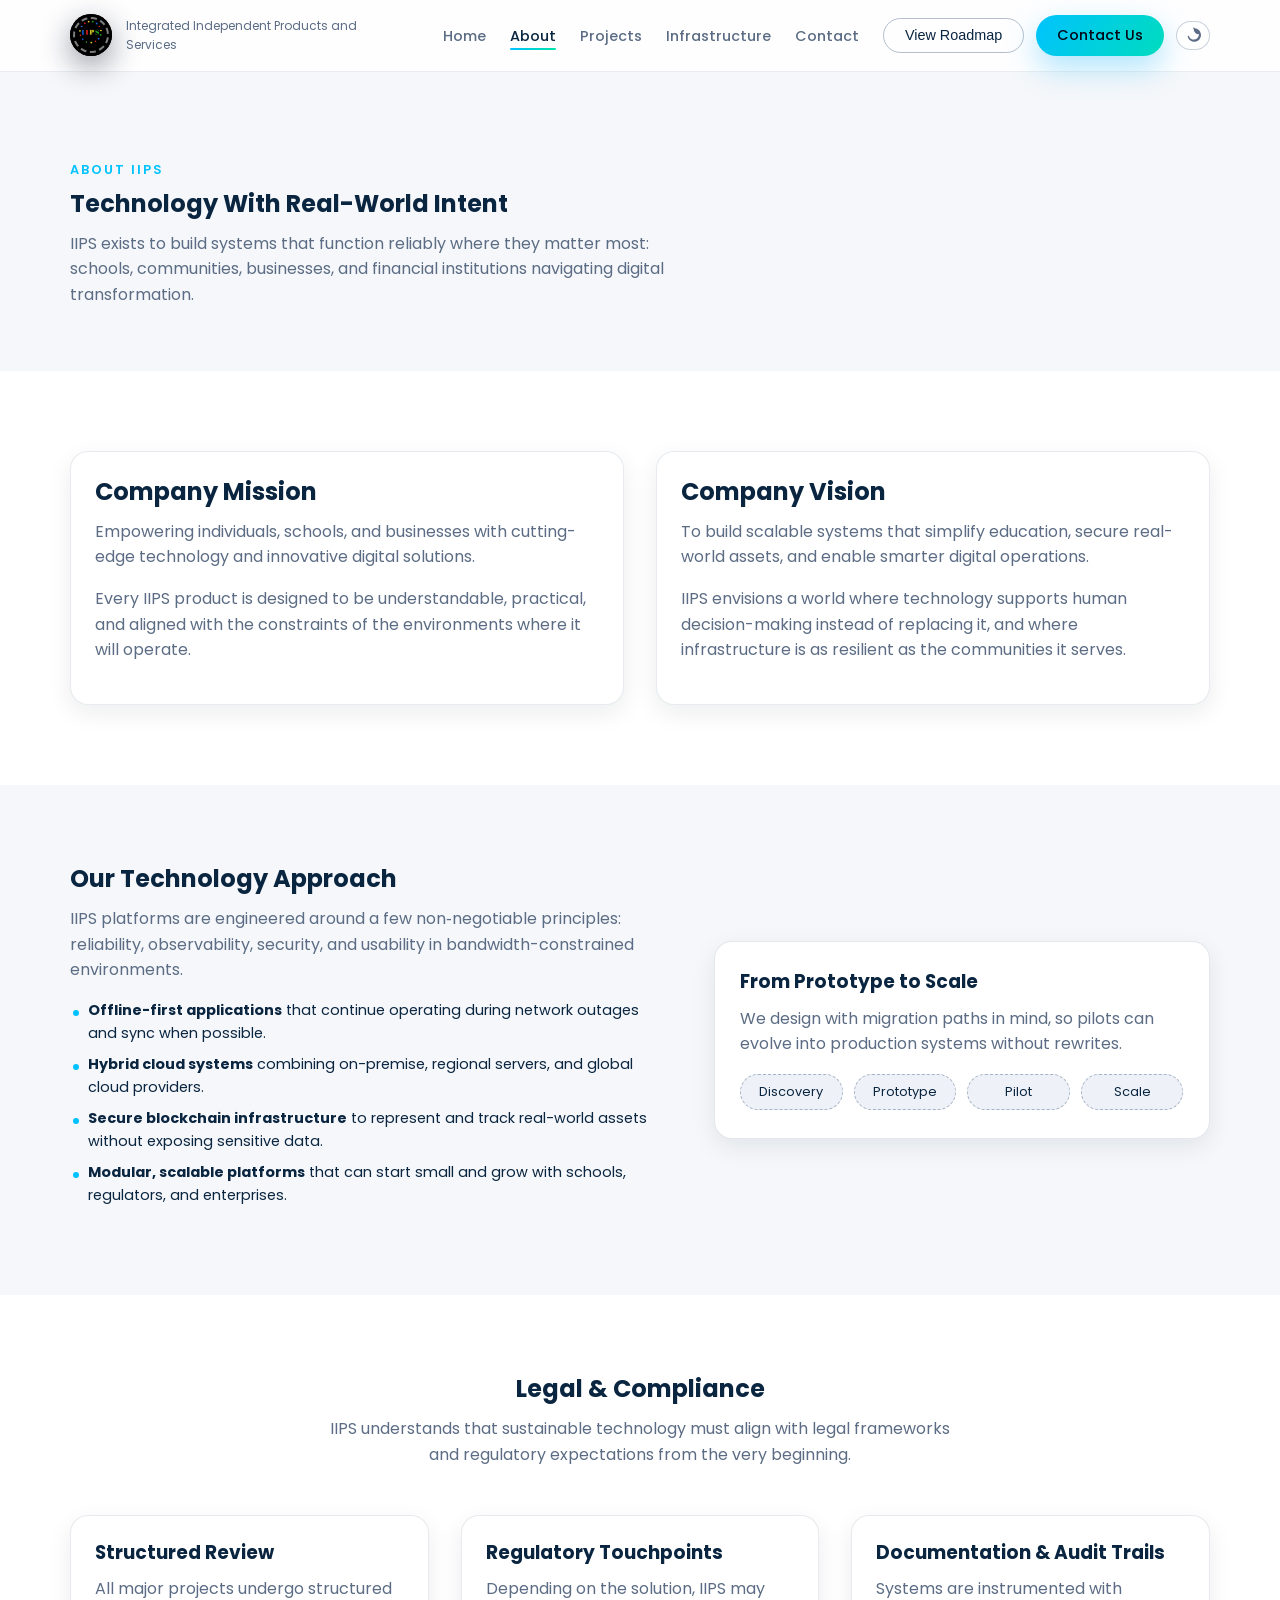
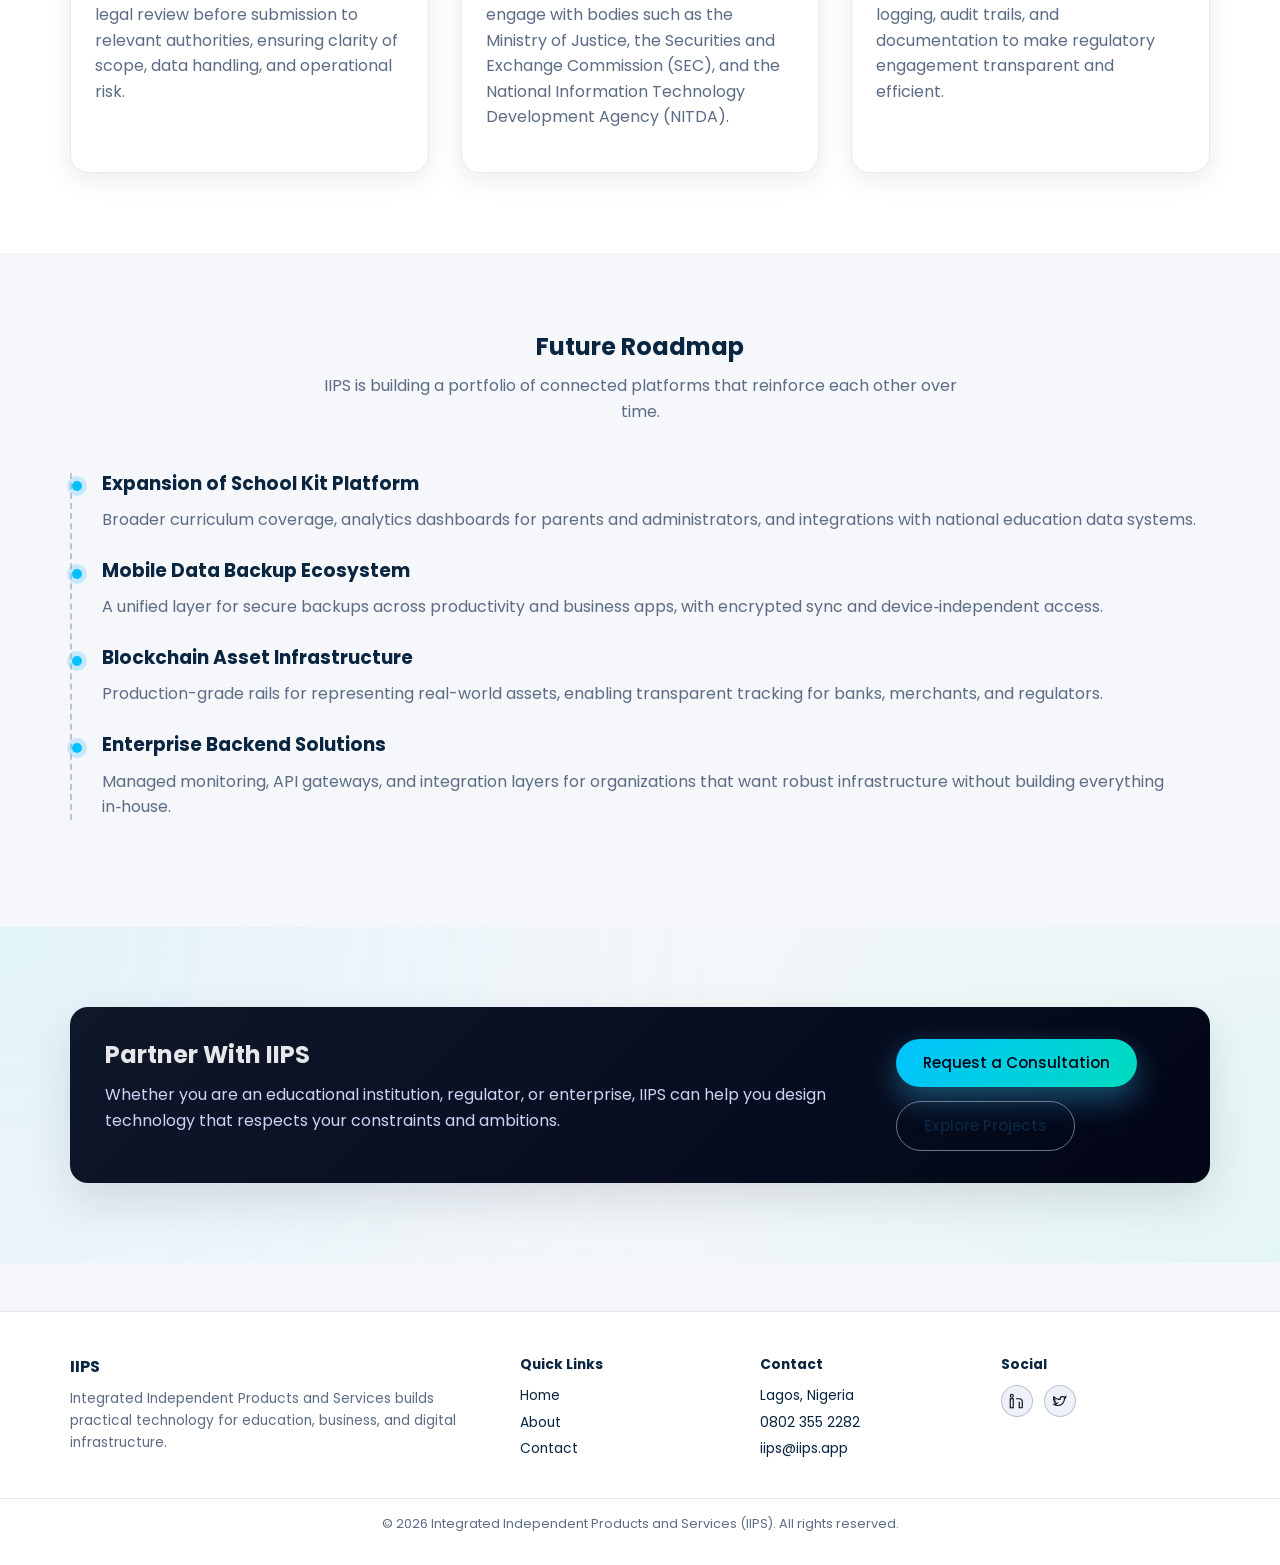
==== about.html @ 9969c52b "Initial IIPS website" ====
<!DOCTYPE html>
<html lang="en">
<head>
  <meta charset="UTF-8">
  <meta http-equiv="X-UA-Compatible" content="IE=edge">
  <meta name="viewport" content="width=device-width, initial-scale=1.0">
  <title>About IIPS | Integrated Independent Products and Services</title>
  <meta name="description" content="Learn more about the mission, vision, technology approach, and roadmap of Integrated Independent Products and Services (IIPS).">
  <link rel="preconnect" href="https://fonts.googleapis.com">
  <link rel="preconnect" href="https://fonts.gstatic.com" crossorigin>
  <link href="https://fonts.googleapis.com/css2?family=Poppins:wght@300;400;500;600;700&display=swap" rel="stylesheet">
  <link rel="stylesheet" href="css/style.css">
  <link rel="stylesheet" href="css/responsive.css">
</head>
<body data-page="about">
  <div id="page-loader">
    <div class="loader-orbit">
      <span></span><span></span><span></span><span></span>
    </div>
    <p class="loader-text">Loading IIPS Overview...</p>
  </div>

  <header class="site-header">
    <div class="container header-container">
      <a href="index.html" class="brand">
        <div class="brand-logo">
          <span class="brand-orbit"></span>
          <img src="assets/iips-logo.png" alt="IIPS logo">
        </div>
        <span class="brand-subtitle">Integrated Independent Products and Services</span>
      </a>

      <button class="nav-toggle" aria-label="Toggle navigation" aria-expanded="false">
        <span></span>
        <span></span>
      </button>

      <nav class="main-nav">
        <ul class="nav-links">
          <li><a href="index.html" class="nav-link">Home</a></li>
          <li><a href="about.html" class="nav-link is-active">About</a></li>
          <li><a href="index.html#projects" class="nav-link">Projects</a></li>
          <li><a href="index.html#infrastructure" class="nav-link">Infrastructure</a></li>
          <li><a href="contact.html" class="nav-link">Contact</a></li>
        </ul>
        <div class="nav-actions">
          <button class="btn btn-outline" data-scroll-target="#roadmap">View Roadmap</button>
          <a href="contact.html" class="btn">Contact Us</a>
          <button class="theme-toggle" aria-label="Toggle light and dark mode">
            <svg viewBox="0 0 24 24" aria-hidden="true">
              <path d="M12 3.1a1 1 0 0 1 .9.58A7 7 0 0 0 20 11a7 7 0 0 1-7 7 7 7 0 0 1-6.32-4.1A1 1 0 0 0 6 13a1 1 0 0 0-1.1.9 9 9 0 1 0 9.2-10.8A1 1 0 0 0 12 3.1Z" />
            </svg>
          </button>
        </div>
      </nav>
    </div>
  </header>

  <main>
    <section class="section page-hero">
      <div class="container">
        <p class="eyebrow">About IIPS</p>
        <h1>Technology With Real-World Intent</h1>
        <p class="page-hero-text">
          IIPS exists to build systems that function reliably where they matter most: schools, communities, businesses,
          and financial institutions navigating digital transformation.
        </p>
      </div>
    </section>

    <section class="section section-alt">
      <div class="container grid grid-2">
        <article class="card reveal">
          <h2>Company Mission</h2>
          <p>
            Empowering individuals, schools, and businesses with cutting-edge technology and innovative digital solutions.
          </p>
          <p>
            Every IIPS product is designed to be understandable, practical, and aligned with the constraints of the
            environments where it will operate.
          </p>
        </article>

        <article class="card reveal">
          <h2>Company Vision</h2>
          <p>
            To build scalable systems that simplify education, secure real-world assets, and enable smarter digital operations.
          </p>
          <p>
            IIPS envisions a world where technology supports human decision-making instead of replacing it, and where
            infrastructure is as resilient as the communities it serves.
          </p>
        </article>
      </div>
    </section>

    <section class="section">
      <div class="container split">
        <div class="split-text reveal">
          <h2>Our Technology Approach</h2>
          <p>
            IIPS platforms are engineered around a few non‑negotiable principles: reliability, observability, security,
            and usability in bandwidth-constrained environments.
          </p>
          <ul class="bullet-list">
            <li><strong>Offline-first applications</strong> that continue operating during network outages and sync when possible.</li>
            <li><strong>Hybrid cloud systems</strong> combining on-premise, regional servers, and global cloud providers.</li>
            <li><strong>Secure blockchain infrastructure</strong> to represent and track real-world assets without exposing sensitive data.</li>
            <li><strong>Modular, scalable platforms</strong> that can start small and grow with schools, regulators, and enterprises.</li>
          </ul>
        </div>
        <div class="split-visual reveal">
          <div class="diagram-card">
            <h3>From Prototype to Scale</h3>
            <p>We design with migration paths in mind, so pilots can evolve into production systems without rewrites.</p>
            <div class="diagram-steps">
              <span>Discovery</span>
              <span>Prototype</span>
              <span>Pilot</span>
              <span>Scale</span>
            </div>
          </div>
        </div>
      </div>
    </section>

    <section class="section section-alt">
      <div class="container">
        <header class="section-header reveal">
          <h2>Legal &amp; Compliance</h2>
          <p>
            IIPS understands that sustainable technology must align with legal frameworks and regulatory expectations
            from the very beginning.
          </p>
        </header>
        <div class="grid grid-3">
          <article class="card reveal">
            <h3>Structured Review</h3>
            <p>
              All major projects undergo structured legal review before submission to relevant authorities, ensuring
              clarity of scope, data handling, and operational risk.
            </p>
          </article>
          <article class="card reveal">
            <h3>Regulatory Touchpoints</h3>
            <p>
              Depending on the solution, IIPS may engage with bodies such as the Ministry of Justice, the Securities and
              Exchange Commission (SEC), and the National Information Technology Development Agency (NITDA).
            </p>
          </article>
          <article class="card reveal">
            <h3>Documentation &amp; Audit Trails</h3>
            <p>
              Systems are instrumented with logging, audit trails, and documentation to make regulatory engagement
              transparent and efficient.
            </p>
          </article>
        </div>
      </div>
    </section>

    <section id="roadmap" class="section">
      <div class="container">
        <header class="section-header reveal">
          <h2>Future Roadmap</h2>
          <p>IIPS is building a portfolio of connected platforms that reinforce each other over time.</p>
        </header>

        <div class="timeline reveal">
          <div class="timeline-item">
            <h3>Expansion of School Kit Platform</h3>
            <p>
              Broader curriculum coverage, analytics dashboards for parents and administrators, and integrations with
              national education data systems.
            </p>
          </div>
          <div class="timeline-item">
            <h3>Mobile Data Backup Ecosystem</h3>
            <p>
              A unified layer for secure backups across productivity and business apps, with encrypted sync and
              device‑independent access.
            </p>
          </div>
          <div class="timeline-item">
            <h3>Blockchain Asset Infrastructure</h3>
            <p>
              Production-grade rails for representing real-world assets, enabling transparent tracking for banks,
              merchants, and regulators.
            </p>
          </div>
          <div class="timeline-item">
            <h3>Enterprise Backend Solutions</h3>
            <p>
              Managed monitoring, API gateways, and integration layers for organizations that want robust infrastructure
              without building everything in‑house.
            </p>
          </div>
        </div>
      </div>
    </section>

    <section class="section section-cta">
      <div class="container cta-container reveal">
        <div class="cta-content">
          <h2>Partner With IIPS</h2>
          <p>
            Whether you are an educational institution, regulator, or enterprise, IIPS can help you design technology
            that respects your constraints and ambitions.
          </p>
        </div>
        <div class="cta-actions">
          <a href="contact.html" class="btn btn-lg">Request a Consultation</a>
          <a href="index.html#projects" class="btn btn-lg btn-outline">Explore Projects</a>
        </div>
      </div>
    </section>
  </main>

  <footer class="site-footer">
    <div class="container footer-grid">
      <div class="footer-col">
        <h3>IIPS</h3>
        <p>Integrated Independent Products and Services builds practical technology for education, business, and digital infrastructure.</p>
      </div>
      <div class="footer-col">
        <h4>Quick Links</h4>
        <ul>
          <li><a href="index.html">Home</a></li>
          <li><a href="about.html">About</a></li>
          <li><a href="contact.html">Contact</a></li>
        </ul>
      </div>
      <div class="footer-col">
        <h4>Contact</h4>
        <ul>
          <li>Lagos, Nigeria</li>
          <li><a href="tel:08023552282">0802 355 2282</a></li>
          <li><a href="mailto:iips@iips.app">iips@iips.app</a></li>
        </ul>
      </div>
      <div class="footer-col">
        <h4>Social</h4>
        <div class="footer-socials">
          <a href="#" aria-label="IIPS on LinkedIn">
            <svg viewBox="0 0 24 24" aria-hidden="true">
              <rect x="3" y="9" width="4" height="12"></rect>
              <circle cx="5" cy="5" r="2"></circle>
              <path d="M11 9h4a4 4 0 0 1 4 4v8h-4v-8"></path>
            </svg>
          </a>
          <a href="#" aria-label="IIPS on Twitter">
            <svg viewBox="0 0 24 24" aria-hidden="true">
              <path d="M20 7.4c-.6.3-1.2.4-1.8.5a3.1 3.1 0 0 0 1.4-1.7 6 6 0 0 1-2 0.8 3.1 3.1 0 0 0-5.4 2.1c0 .2 0 .4.1.6A8.8 8.8 0 0 1 4 6.3a3.1 3.1 0 0 0 1 4.1 3 3 0 0 1-1.4-.4v.1a3.1 3.1 0 0 0 2.5 3 3 3 0 0 1-1.4.1A3.1 3.1 0 0 0 8 15a6.2 6.2 0 0 1-3.8 1.3H4A8.8 8.8 0 0 0 9 18c5.8 0 9-4.8 9-9v-.4A6.3 6.3 0 0 0 20 7.4Z" />
            </svg>
          </a>
        </div>
      </div>
    </div>
    <div class="footer-bottom">
      <p>© 2026 Integrated Independent Products and Services (IIPS). All rights reserved.</p>
    </div>
  </footer>

  <script src="js/main.js" defer></script>
</body>
</html>
---- css/style.css ----
/* Core styles for IIPS website */

:root {
  --color-bg: #f5f7fa;
  --color-bg-alt: #ffffff;
  --color-surface: #ffffff;
  --color-surface-soft: #eef2f8;
  --color-primary: #0a2540;
  --color-secondary: #00c2ff;
  --color-accent: #00e5a8;
  --color-text: #0a2540;
  --color-muted: #5b6c84;
  --color-border-subtle: #d1d7e5;

  --shadow-soft: 0 18px 45px rgba(15, 23, 42, 0.12);
  --shadow-subtle: 0 8px 24px rgba(15, 23, 42, 0.08);

  --radius-md: 12px;
  --radius-lg: 18px;
  --radius-pill: 999px;

  --transition-fast: 0.18s ease-out;
  --transition-med: 0.28s ease-out;
}

body[data-theme="dark"] {
  --color-bg: #050816;
  --color-bg-alt: #050816;
  --color-surface: #0b1120;
  --color-surface-soft: #111827;
  --color-primary: #e5f0ff;
  --color-secondary: #00c2ff;
  --color-accent: #00e5a8;
  --color-text: #e5e7eb;
  --color-muted: #9ca3af;
  --color-border-subtle: #1f2937;

  --shadow-soft: 0 24px 60px rgba(0, 0, 0, 0.7);
  --shadow-subtle: 0 16px 40px rgba(0, 0, 0, 0.55);
}

*,
*::before,
*::after {
  box-sizing: border-box;
}

html {
  scroll-behavior: smooth;
}

body {
  margin: 0;
  font-family: "Poppins", system-ui, -apple-system, BlinkMacSystemFont, "Segoe UI",
    sans-serif;
  background-color: var(--color-bg);
  color: var(--color-text);
  line-height: 1.6;
}

ul {
  list-style: none;
  margin: 0;
  padding: 0;
}

a {
  color: inherit;
  text-decoration: none;
}

img {
  max-width: 100%;
  display: block;
}

.container {
  width: min(1140px, 100% - 3rem);
  margin-inline: auto;
}

.section {
  padding: 5rem 0;
  position: relative;
}

.section-alt {
  background: var(--color-bg-alt);
}

.grid {
  display: grid;
  gap: 2rem;
}

.grid-2 {
  grid-template-columns: repeat(2, minmax(0, 1fr));
}

.grid-3 {
  grid-template-columns: repeat(3, minmax(0, 1fr));
}

.grid-4 {
  grid-template-columns: repeat(4, minmax(0, 1fr));
}

.split {
  display: grid;
  gap: 3rem;
  grid-template-columns: minmax(0, 1.2fr) minmax(0, 1fr);
  align-items: center;
}

h1,
h2,
h3,
h4 {
  margin: 0 0 0.75rem;
  line-height: 1.2;
  color: var(--color-primary);
}

body[data-theme="dark"] h1,
body[data-theme="dark"] h2,
body[data-theme="dark"] h3,
body[data-theme="dark"] h4 {
  color: #e5f0ff;
}

p {
  margin: 0 0 1rem;
  color: var(--color-muted);
}

.eyebrow {
  text-transform: uppercase;
  letter-spacing: 0.16em;
  font-weight: 600;
  font-size: 0.8rem;
  color: var(--color-secondary);
  margin-bottom: 0.6rem;
}

.section-header {
  max-width: 640px;
  margin: 0 auto 3rem;
  text-align: center;
}

.section-header p {
  margin-bottom: 0;
}

.site-header {
  position: sticky;
  top: 0;
  z-index: 40;
  background: color-mix(in srgb, var(--color-bg-alt) 86%, transparent);
  backdrop-filter: blur(18px);
  border-bottom: 1px solid rgba(148, 163, 184, 0.2);
  transition: box-shadow var(--transition-fast), background var(--transition-fast),
    transform 0.18s ease-out;
}

.site-header.is-scrolled {
  box-shadow: var(--shadow-subtle);
  transform: translateY(-2px);
}

.header-container {
  display: flex;
  align-items: center;
  justify-content: space-between;
  padding-block: 0.9rem;
  gap: 1.5rem;
}

.brand {
  display: flex;
  align-items: center;
  gap: 0.85rem;
}

.brand-logo {
  position: relative;
  width: 42px;
  height: 42px;
  border-radius: 50%;
  background: #000000;
  display: flex;
  align-items: center;
  justify-content: center;
  overflow: hidden;
  box-shadow: 0 10px 30px rgba(15, 23, 42, 0.45);
}

.brand-logo img {
  width: 100%;
  height: 100%;
  display: block;
  object-fit: contain;
}

.brand-orbit {
  position: absolute;
  inset: 3px;
  border-radius: inherit;
  border: 2px dashed rgba(248, 250, 252, 0.5);
  animation: orbit 9s linear infinite;
}

.brand-subtitle {
  font-size: 0.75rem;
  color: var(--color-muted);
  max-width: 260px;
}

.main-nav {
  display: flex;
  align-items: center;
  gap: 1.5rem;
}

.nav-links {
  display: flex;
  align-items: center;
  gap: 1.5rem;
}

.nav-link {
  font-size: 0.9rem;
  color: var(--color-muted);
  font-weight: 500;
  position: relative;
  padding-block: 0.3rem;
}

.nav-link::after {
  content: "";
  position: absolute;
  inset-inline: 0;
  bottom: 0;
  height: 2px;
  border-radius: 999px;
  transform: scaleX(0);
  transform-origin: center;
  background: linear-gradient(90deg, var(--color-secondary), var(--color-accent));
  transition: transform var(--transition-fast);
}

.nav-link:hover::after,
.nav-link.is-active::after {
  transform: scaleX(1);
}

.nav-link.is-active {
  color: var(--color-primary);
}

.nav-actions {
  display: flex;
  align-items: center;
  gap: 0.75rem;
}

.nav-toggle {
  display: none;
  border: none;
  background: transparent;
  padding: 0.2rem;
  flex-direction: column;
  gap: 0.24rem;
  cursor: pointer;
}

.nav-toggle span {
  width: 22px;
  height: 2px;
  border-radius: 999px;
  background: var(--color-primary);
  transition: transform var(--transition-fast), opacity var(--transition-fast);
}

.nav-toggle.is-open span:first-child {
  transform: translateY(4px) rotate(45deg);
}

.nav-toggle.is-open span:last-child {
  transform: translateY(-4px) rotate(-45deg);
}

.theme-toggle {
  border-radius: 999px;
  border: 1px solid rgba(148, 163, 184, 0.5);
  padding: 0.3rem 0.45rem;
  background: color-mix(in srgb, var(--color-bg-alt) 90%, transparent);
  cursor: pointer;
  display: flex;
  align-items: center;
  justify-content: center;
  transition: background var(--transition-fast), transform var(--transition-fast),
    box-shadow var(--transition-fast);
}

.theme-toggle svg {
  width: 18px;
  height: 18px;
  fill: var(--color-muted);
}

.theme-toggle:hover {
  box-shadow: 0 6px 18px rgba(15, 23, 42, 0.18);
  transform: translateY(-1px);
}

.btn {
  border-radius: var(--radius-pill);
  border: none;
  outline: none;
  cursor: pointer;
  padding: 0.55rem 1.3rem;
  font-size: 0.9rem;
  font-weight: 500;
  background-image: linear-gradient(
    120deg,
    var(--color-secondary),
    var(--color-accent)
  );
  color: #020617;
  box-shadow: 0 12px 30px rgba(56, 189, 248, 0.4);
  display: inline-flex;
  align-items: center;
  justify-content: center;
  gap: 0.4rem;
  transition: box-shadow var(--transition-med), transform var(--transition-med),
    filter var(--transition-med), background-position 0.33s ease-out;
  background-size: 140% 140%;
  background-position: 0% 50%;
}

.btn:hover {
  transform: translateY(-1px);
  background-position: 100% 50%;
  box-shadow: 0 18px 40px rgba(56, 189, 248, 0.55);
}

.btn:active {
  transform: translateY(1px) scale(0.98);
  box-shadow: 0 8px 20px rgba(56, 189, 248, 0.38);
}

.btn-outline {
  background: transparent;
  color: var(--color-primary);
  border: 1px solid rgba(148, 163, 184, 0.7);
  box-shadow: none;
}

.btn-outline:hover {
  background: color-mix(in srgb, var(--color-bg-alt) 93%, var(--color-secondary));
  box-shadow: 0 10px 30px rgba(15, 23, 42, 0.15);
}

.btn-lg {
  padding: 0.75rem 1.7rem;
  font-size: 0.95rem;
}

.hero {
  padding-top: 5.5rem;
  padding-bottom: 5.5rem;
  overflow: hidden;
}

.hero-bg {
  position: absolute;
  inset: 0;
  z-index: -1;
  background: radial-gradient(circle at top left, #00c2ff22 0, transparent 55%),
    radial-gradient(circle at bottom right, #00e5a822 0, transparent 55%);
}

.hero-gradient {
  position: absolute;
  inset: 20% 10%;
  border-radius: 50%;
  background: conic-gradient(
    from 180deg at 50% 50%,
    rgba(56, 189, 248, 0.6),
    rgba(34, 197, 94, 0.3),
    rgba(59, 130, 246, 0.4),
    rgba(56, 189, 248, 0.6)
  );
  filter: blur(50px);
  opacity: 0.7;
  animation: pulseGradient 16s linear infinite alternate;
}

.hero-orbit {
  position: absolute;
  border-radius: 50%;
  border: 1px dashed rgba(148, 163, 184, 0.5);
}

.hero-orbit--one {
  width: 520px;
  height: 520px;
  top: 50%;
  left: 10%;
  transform: translateY(-50%);
  animation: orbit 18s linear infinite reverse;
}

.hero-orbit--two {
  width: 420px;
  height: 420px;
  bottom: -60px;
  right: 15%;
  animation: orbit 22s linear infinite;
}

.hero-grid {
  display: grid;
  gap: 3rem;
  grid-template-columns: minmax(0, 1.2fr) minmax(0, 1fr);
  align-items: center;
}

.hero-subtitle {
  font-size: 1rem;
  max-width: 520px;
}

.hero-actions {
  display: flex;
  flex-wrap: wrap;
  gap: 0.9rem;
  margin-top: 1.5rem;
  margin-bottom: 1.75rem;
}

.hero-meta {
  display: flex;
  flex-wrap: wrap;
  gap: 1.5rem;
}

.hero-meta-item {
  min-width: 120px;
}

.counter {
  display: block;
  font-size: 1.6rem;
  font-weight: 600;
  color: var(--color-primary);
}

.counter-label {
  font-size: 0.8rem;
  color: var(--color-muted);
}

.hero-visual {
  display: flex;
  justify-content: flex-end;
}

.hero-card {
  background: radial-gradient(circle at top left, #0f172a, #020617);
  border-radius: var(--radius-lg);
  padding: 1.8rem 1.6rem;
  color: #e5e7eb;
  box-shadow: var(--shadow-soft);
  position: relative;
  overflow: hidden;
}

.hero-card::before {
  content: "";
  position: absolute;
  inset: -1px;
  border-radius: inherit;
  border: 1px solid rgba(148, 163, 184, 0.6);
  opacity: 0.7;
  pointer-events: none;
}

.hero-card h2 {
  color: #e5e7eb;
}

.hero-card p {
  color: #cbd5f5;
}

.hero-pills {
  display: flex;
  flex-wrap: wrap;
  gap: 0.5rem;
  margin: 1.2rem 0 1.6rem;
}

.hero-pills li {
  padding: 0.3rem 0.9rem;
  border-radius: 999px;
  font-size: 0.78rem;
  border: 1px solid rgba(148, 163, 184, 0.7);
  background: linear-gradient(135deg, #020617, #020617);
  color: #e5e7eb;
}

.hero-diagram {
  display: grid;
  grid-template-columns: repeat(3, minmax(0, 1fr));
  gap: 0.75rem;
  font-size: 0.8rem;
}

.hero-node {
  padding: 0.65rem 0.6rem;
  border-radius: 12px;
  text-align: center;
  background: radial-gradient(circle at top, #1e293b, #020617);
  border: 1px solid rgba(148, 163, 184, 0.6);
}

.card {
  background: var(--color-surface);
  border-radius: var(--radius-lg);
  padding: 1.6rem 1.5rem;
  box-shadow: var(--shadow-subtle);
  border: 1px solid rgba(148, 163, 184, 0.22);
  position: relative;
  overflow: hidden;
  transition: transform var(--transition-med), box-shadow var(--transition-med),
    border-color var(--transition-med), background var(--transition-med);
}

.card::before {
  content: "";
  position: absolute;
  inset: 0;
  background: radial-gradient(circle at top left, #00c2ff1c, transparent 60%),
    radial-gradient(circle at bottom right, #00e5a81c, transparent 60%);
  opacity: 0;
  transition: opacity var(--transition-med);
  pointer-events: none;
}

.card:hover {
  transform: translateY(-6px);
  box-shadow: var(--shadow-soft);
  border-color: rgba(56, 189, 248, 0.5);
}

.card:hover::before {
  opacity: 1;
}

.card-description {
  font-size: 0.9rem;
}

.card-list {
  margin-top: 1rem;
  font-size: 0.84rem;
  color: var(--color-muted);
}

.card-list li + li {
  margin-top: 0.35rem;
}

.card-icon {
  width: 40px;
  height: 40px;
  border-radius: 999px;
  background: radial-gradient(circle at 30% 30%, #e5f0ff, #0ea5e9);
  display: flex;
  align-items: center;
  justify-content: center;
  margin-bottom: 0.9rem;
}

.card-icon svg {
  width: 22px;
  height: 22px;
  stroke: #020617;
  fill: none;
  stroke-width: 1.8;
}

.project-grid .card {
  min-height: 100%;
}

.branding-card {
  min-height: 180px;
}

.highlight-card {
  text-align: left;
}

.stats-card {
  background: linear-gradient(145deg, #0f172a, #020617);
  color: #e5e7eb;
  border-radius: var(--radius-lg);
  padding: 1.8rem 1.7rem;
  box-shadow: var(--shadow-soft);
  border: 1px solid rgba(148, 163, 184, 0.7);
}

.stats-card h3 {
  color: #e5e7eb;
}

.infra-diagram {
  position: relative;
  padding: 1.5rem 1.2rem 2.8rem;
  border-radius: var(--radius-lg);
  background: radial-gradient(circle at top, #0f172a, #020617);
  color: #e5e7eb;
  box-shadow: var(--shadow-soft);
  overflow: hidden;
}

.infra-layer {
  position: relative;
  padding: 0.6rem 0.85rem;
  margin-bottom: 0.7rem;
  border-radius: 999px;
  border: 1px solid rgba(148, 163, 184, 0.7);
  display: flex;
  align-items: center;
  justify-content: space-between;
  font-size: 0.8rem;
}

.infra-dot {
  width: 9px;
  height: 9px;
  border-radius: 999px;
  background: var(--color-secondary);
  box-shadow: 0 0 0 5px rgba(56, 189, 248, 0.25);
}

.infra-core {
  position: absolute;
  inset-inline: 50%;
  bottom: 0.9rem;
  transform: translateX(-50%);
  padding: 0.55rem 1.25rem;
  border-radius: 999px;
  font-size: 0.78rem;
  background: linear-gradient(120deg, var(--color-secondary), var(--color-accent));
  color: #020617;
  font-weight: 600;
}

.bullet-list {
  padding-left: 1.1rem;
}

.bullet-list li {
  position: relative;
  margin-bottom: 0.5rem;
  font-size: 0.9rem;
}

.bullet-list li::before {
  content: "";
  position: absolute;
  left: -0.9rem;
  top: 0.7rem;
  width: 6px;
  height: 6px;
  border-radius: 999px;
  background: var(--color-secondary);
}

.diagram-card {
  background: var(--color-surface);
  border-radius: var(--radius-lg);
  padding: 1.8rem 1.6rem;
  box-shadow: var(--shadow-subtle);
  border: 1px solid rgba(148, 163, 184, 0.25);
}

.diagram-steps {
  display: flex;
  gap: 0.7rem;
  margin-top: 1.1rem;
  flex-wrap: wrap;
}

.diagram-steps span {
  flex: 1 1 90px;
  text-align: center;
  padding: 0.4rem 0.5rem;
  border-radius: 999px;
  font-size: 0.8rem;
  background: var(--color-surface-soft);
  border: 1px dashed rgba(148, 163, 184, 0.8);
}

.page-hero {
  padding-top: 5.5rem;
  padding-bottom: 3rem;
}

.page-hero.contact-hero {
  background: radial-gradient(circle at top, #00c2ff1a, transparent 55%);
}

.page-hero-text {
  max-width: 640px;
}

.timeline {
  position: relative;
  margin-top: 1.5rem;
  padding-left: 1.4rem;
  border-left: 2px dashed rgba(148, 163, 184, 0.6);
}

.timeline-item {
  position: relative;
  padding-left: 0.5rem;
  margin-bottom: 1.7rem;
}

.timeline-item::before {
  content: "";
  position: absolute;
  left: -1.4rem;
  top: 0.55rem;
  width: 10px;
  height: 10px;
  border-radius: 999px;
  background: var(--color-secondary);
  box-shadow: 0 0 0 5px rgba(56, 189, 248, 0.25);
}

.contact-grid {
  align-items: flex-start;
}

.contact-card,
.contact-info-card {
  min-height: 100%;
}

.form-field {
  display: flex;
  flex-direction: column;
  gap: 0.25rem;
  margin-bottom: 1rem;
}

.form-field label {
  font-size: 0.85rem;
  font-weight: 500;
  color: var(--color-primary);
}

input[type="text"],
input[type="email"],
input[type="tel"],
textarea {
  border-radius: 10px;
  border: 1px solid var(--color-border-subtle);
  padding: 0.55rem 0.75rem;
  font-family: inherit;
  font-size: 0.9rem;
  background: var(--color-surface-soft);
  color: var(--color-text);
  outline: none;
  transition: border-color var(--transition-fast), box-shadow var(--transition-fast),
    background var(--transition-fast), transform var(--transition-fast);
}

input:focus,
textarea:focus {
  border-color: var(--color-secondary);
  box-shadow: 0 0 0 1px rgba(56, 189, 248, 0.8);
  transform: translateY(-1px);
}

textarea {
  resize: vertical;
}

.error-message {
  font-size: 0.78rem;
  min-height: 0.8rem;
  color: #ef4444;
}

.form-field input.is-invalid,
.form-field textarea.is-invalid {
  border-color: #ef4444;
  box-shadow: 0 0 0 1px rgba(248, 113, 113, 0.85);
}

.form-hint {
  font-size: 0.78rem;
  color: var(--color-muted);
  margin-top: 0.75rem;
}

.contact-info-list {
  display: grid;
  gap: 0.6rem;
  margin-bottom: 1rem;
  font-size: 0.9rem;
}

.contact-info-list strong {
  display: block;
  font-size: 0.8rem;
  text-transform: uppercase;
  letter-spacing: 0.11em;
  color: var(--color-muted);
}

.contact-note {
  font-size: 0.85rem;
}

.map-wrapper {
  position: relative;
  border-radius: var(--radius-lg);
  overflow: hidden;
  box-shadow: var(--shadow-soft);
}

.map-frame iframe {
  width: 100%;
  min-height: 320px;
  border: 0;
  display: block;
}

.map-overlay {
  position: absolute;
  inset: 0;
  pointer-events: none;
  background: linear-gradient(
    to top,
    rgba(15, 23, 42, 0.4),
    transparent 35%
  );
  display: flex;
  align-items: flex-start;
  justify-content: flex-end;
  padding: 0.75rem 0.9rem;
}

.map-badge {
  font-size: 0.78rem;
  padding: 0.25rem 0.65rem;
  border-radius: 999px;
  background: rgba(15, 23, 42, 0.9);
  color: #e5e7eb;
}

.testimonial-slider {
  max-width: 720px;
  margin: 0 auto;
  position: relative;
}

.testimonial-track {
  display: flex;
  transition: transform 0.6s cubic-bezier(0.22, 0.61, 0.36, 1);
}

.testimonial {
  min-width: 100%;
  padding: 1.8rem 1.6rem;
  border-radius: var(--radius-lg);
  background: var(--color-surface);
  border: 1px solid rgba(148, 163, 184, 0.4);
  box-shadow: var(--shadow-subtle);
  font-size: 0.95rem;
}

.testimonial-author {
  display: inline-block;
  margin-top: 0.9rem;
  font-size: 0.8rem;
  text-transform: uppercase;
  letter-spacing: 0.14em;
  color: var(--color-muted);
}

.testimonial-dots {
  display: flex;
  justify-content: center;
  gap: 0.45rem;
  margin-top: 0.9rem;
}

.dot {
  width: 8px;
  height: 8px;
  border-radius: 999px;
  border: none;
  background: rgba(148, 163, 184, 0.6);
  cursor: pointer;
  padding: 0;
  transition: transform var(--transition-fast), background var(--transition-fast);
}

.dot.is-active {
  background: linear-gradient(120deg, var(--color-secondary), var(--color-accent));
  transform: scale(1.3);
}

.section-cta {
  background: radial-gradient(circle at top left, #00c2ff14, transparent 55%),
    radial-gradient(circle at bottom right, #00e5a812, transparent 55%);
}

.cta-container {
  display: flex;
  align-items: center;
  justify-content: space-between;
  gap: 2rem;
  padding: 2rem 2.2rem;
  border-radius: var(--radius-lg);
  background: linear-gradient(135deg, #0f172a, #020617);
  color: #e5e7eb;
  box-shadow: var(--shadow-soft);
}

.cta-content h2 {
  color: #e5e7eb;
}

.cta-content p {
  color: #cbd5f5;
}

.cta-actions {
  display: flex;
  flex-wrap: wrap;
  gap: 0.85rem;
}

.text-link {
  display: inline-flex;
  align-items: center;
  gap: 0.4rem;
  font-size: 0.9rem;
  color: var(--color-secondary);
  font-weight: 500;
}

.text-link span {
  transition: transform var(--transition-fast);
}

.text-link:hover span {
  transform: translateX(3px);
}

.site-footer {
  border-top: 1px solid rgba(148, 163, 184, 0.25);
  margin-top: 3rem;
  background: var(--color-bg-alt);
}

.footer-grid {
  display: grid;
  gap: 2rem;
  grid-template-columns: minmax(0, 2fr) repeat(3, minmax(0, 1fr));
  padding-top: 2.8rem;
  padding-bottom: 1.8rem;
  font-size: 0.86rem;
}

.footer-col h3,
.footer-col h4 {
  margin-bottom: 0.7rem;
}

.footer-col ul li + li {
  margin-top: 0.3rem;
}

.footer-socials {
  display: flex;
  gap: 0.65rem;
}

.footer-socials a {
  width: 32px;
  height: 32px;
  border-radius: 999px;
  background: var(--color-surface-soft);
  display: flex;
  align-items: center;
  justify-content: center;
  border: 1px solid rgba(148, 163, 184, 0.6);
  transition: background var(--transition-fast), transform var(--transition-fast),
    box-shadow var(--transition-fast);
}

.footer-socials svg {
  width: 18px;
  height: 18px;
  stroke: #020617;
  fill: none;
  stroke-width: 1.5;
}

.footer-socials a:hover {
  background: linear-gradient(135deg, var(--color-secondary), var(--color-accent));
  box-shadow: 0 10px 30px rgba(56, 189, 248, 0.65);
  transform: translateY(-2px);
}

.footer-bottom {
  border-top: 1px solid rgba(148, 163, 184, 0.25);
  padding-block: 0.9rem;
  text-align: center;
  font-size: 0.8rem;
  color: var(--color-muted);
}

.reveal {
  opacity: 0;
  transform: translateY(24px);
  transition: opacity 0.7s ease-out, transform 0.7s ease-out;
}

.reveal.is-visible {
  opacity: 1;
  transform: translateY(0);
}

#page-loader {
  position: fixed;
  inset: 0;
  background: radial-gradient(circle at top, #020617, #020617 60%);
  z-index: 60;
  display: flex;
  flex-direction: column;
  align-items: center;
  justify-content: center;
  color: #e5e7eb;
  gap: 1rem;
  transition: opacity 0.45s ease-out, visibility 0.45s ease-out;
  /* Fallback: auto-hide loader even if JS fails */
  animation: autoHideLoader 0.01s linear 4s forwards;
}

#page-loader.is-hidden {
  opacity: 0;
  visibility: hidden;
}

.loader-orbit {
  position: relative;
  width: 70px;
  height: 70px;
  border-radius: 999px;
  border: 2px solid rgba(148, 163, 184, 0.4);
  display: grid;
  place-items: center;
}

.loader-orbit span {
  position: absolute;
  width: 10px;
  height: 10px;
  border-radius: 999px;
  background: #facc15;
}

.loader-orbit span:nth-child(1) {
  background: #f97316;
  animation: loaderOrbit 1.2s linear infinite;
}

.loader-orbit span:nth-child(2) {
  background: #22c55e;
  animation: loaderOrbit 1.2s linear infinite;
  animation-delay: 0.15s;
}

.loader-orbit span:nth-child(3) {
  background: #0ea5e9;
  animation: loaderOrbit 1.2s linear infinite;
  animation-delay: 0.3s;
}

.loader-orbit span:nth-child(4) {
  background: #eab308;
  animation: loaderOrbit 1.2s linear infinite;
  animation-delay: 0.45s;
}

.loader-text {
  font-size: 0.86rem;
  letter-spacing: 0.1em;
  text-transform: uppercase;
  color: #9ca3af;
}

@keyframes orbit {
  to {
    transform: rotate(360deg);
  }
}

@keyframes pulseGradient {
  0% {
    opacity: 0.5;
    transform: scale(1);
  }
  50% {
    opacity: 0.8;
    transform: scale(1.08);
  }
  100% {
    opacity: 0.6;
    transform: scale(1.02);
  }
}

@keyframes loaderOrbit {
  0% {
    transform: rotate(0deg) translateX(26px) rotate(0deg);
  }
  100% {
    transform: rotate(360deg) translateX(26px) rotate(-360deg);
  }
}

@keyframes autoHideLoader {
  to {
    opacity: 0;
    visibility: hidden;
  }
}
---- css/responsive.css ----
/* Responsive tweaks for IIPS website */

@media (max-width: 1024px) {
  .grid-3 {
    grid-template-columns: repeat(2, minmax(0, 1fr));
  }

  .grid-4 {
    grid-template-columns: repeat(2, minmax(0, 1fr));
  }

  .split,
  .hero-grid,
  .cta-container,
  .footer-grid {
    grid-template-columns: minmax(0, 1fr);
    display: grid;
  }

  .hero-grid {
    gap: 2.5rem;
  }

  .hero-visual {
    justify-content: flex-start;
  }

  .cta-container {
    text-align: left;
  }

  .footer-grid {
    grid-template-columns: repeat(2, minmax(0, 1fr));
  }
}

@media (max-width: 768px) {
  .header-container {
    padding-block: 0.7rem;
  }

  .brand-subtitle {
    display: none;
  }

  .main-nav {
    position: fixed;
    inset-inline: 0;
    top: 56px;
    background: rgba(15, 23, 42, 0.97);
    color: #e5e7eb;
    flex-direction: column;
    align-items: stretch;
    padding: 0.6rem 1.2rem 1.2rem;
    max-height: 0;
    overflow: hidden;
    opacity: 0;
    pointer-events: none;
    transition: max-height 0.3s ease-out, opacity 0.25s ease-out;
  }

  .main-nav.is-open {
    max-height: 420px;
    opacity: 1;
    pointer-events: auto;
  }

  .nav-links {
    flex-direction: column;
    align-items: flex-start;
    padding-bottom: 0.7rem;
    border-bottom: 1px solid rgba(148, 163, 184, 0.45);
  }

  .nav-actions {
    justify-content: flex-start;
  }

  .nav-link {
    font-size: 0.95rem;
  }

  .nav-toggle {
    display: inline-flex;
  }

  .hero {
    padding-top: 4.6rem;
  }

  .hero-grid {
    grid-template-columns: minmax(0, 1fr);
  }

  .hero-meta {
    gap: 1.1rem;
  }

  .cta-container {
    padding: 1.6rem 1.4rem;
  }

  .footer-grid {
    grid-template-columns: minmax(0, 1fr);
  }

  .page-hero {
    padding-top: 4.9rem;
  }

  .map-frame iframe {
    min-height: 280px;
  }
}

@media (max-width: 600px) {
  .container {
    width: min(100% - 2.2rem, 100%);
  }

  .section {
    padding: 3.5rem 0;
  }

  .hero-actions,
  .cta-actions {
    flex-direction: column;
    align-items: stretch;
  }

  .grid-2,
  .grid-3,
  .grid-4 {
    grid-template-columns: minmax(0, 1fr);
  }

  .hero-card {
    padding: 1.5rem 1.3rem;
  }

  .card {
    padding: 1.4rem 1.25rem;
  }

  .footer-bottom {
    padding-inline: 1.2rem;
  }
}
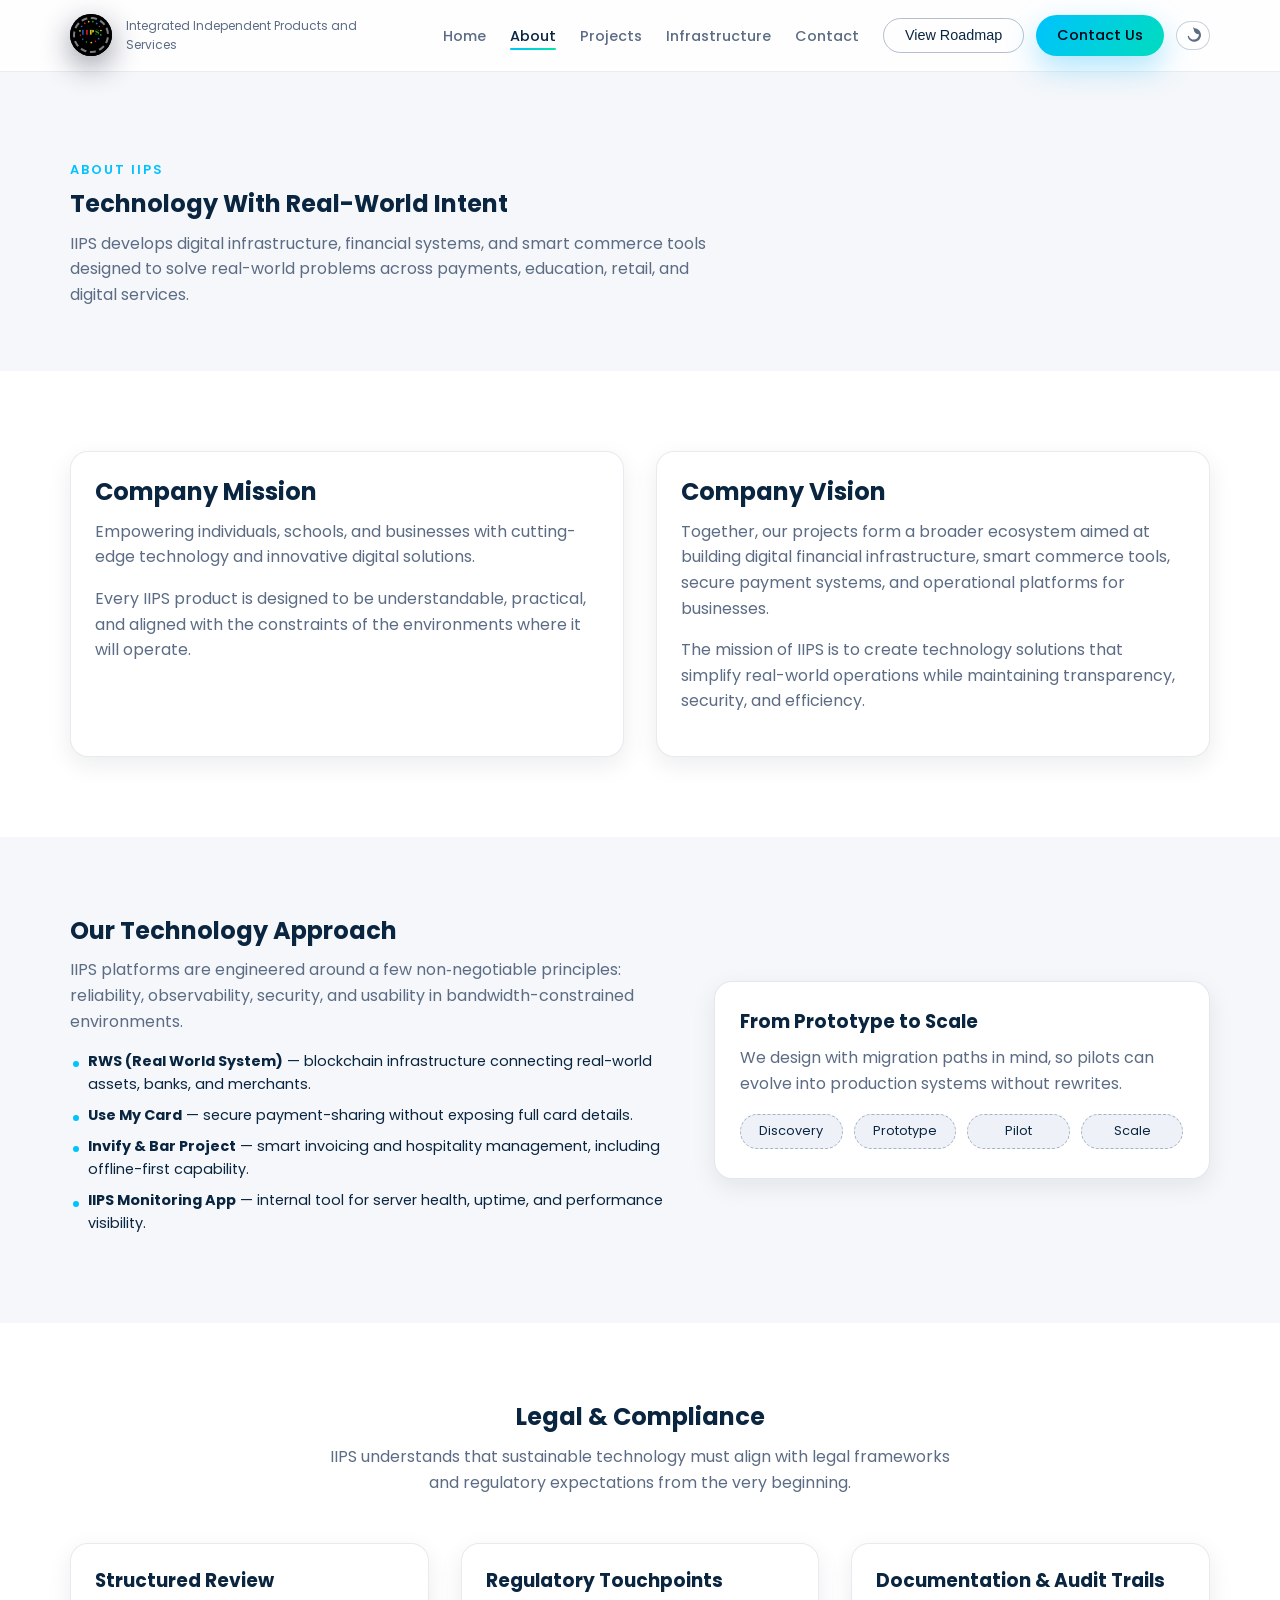
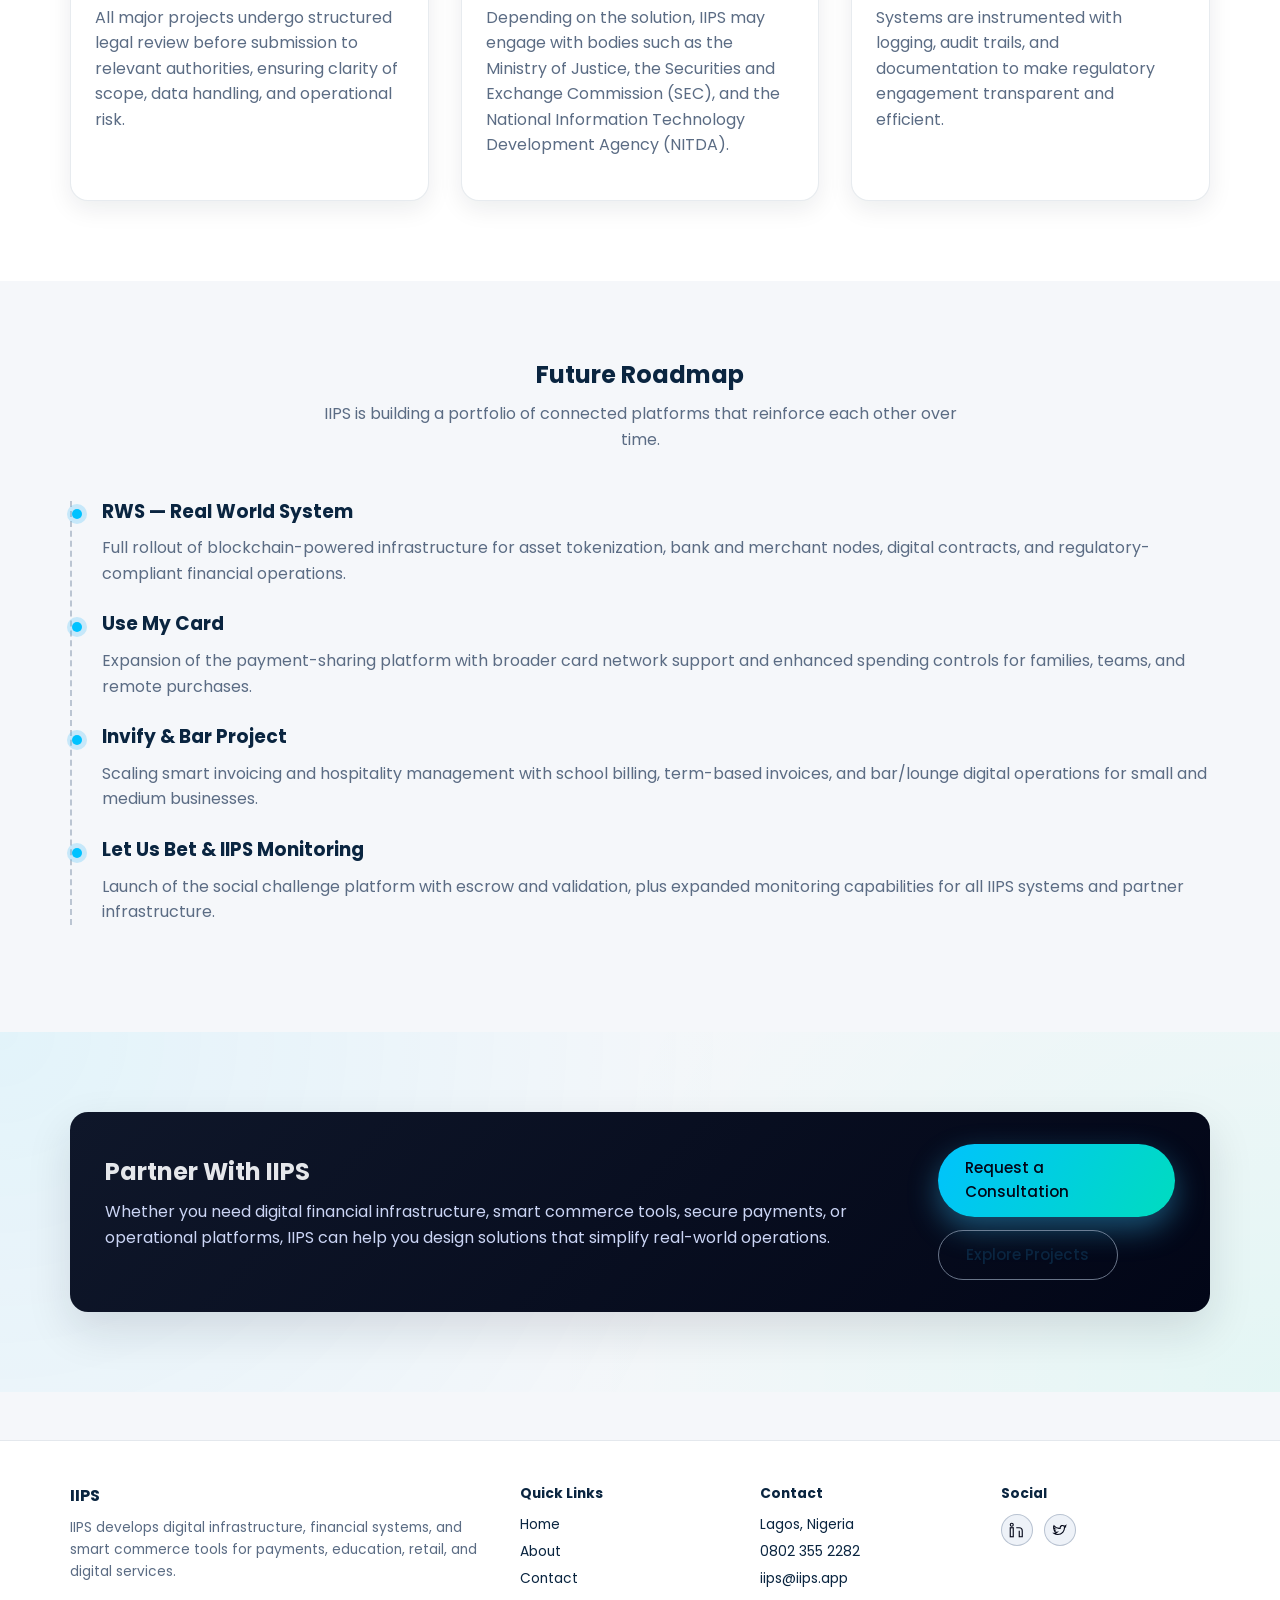
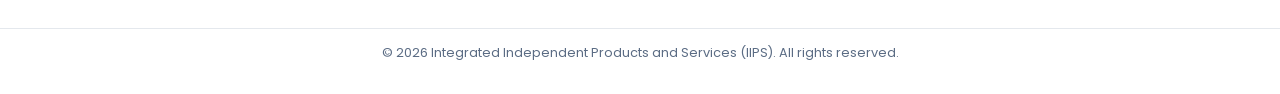
==== commit 08b55616: "Update with new IIPS projects (RWS, Use My Card, Invify, Bar Project, Let Us Bet, IIPS Monitoring)" ====
--- a/about.html
+++ b/about.html
@@ -5,7 +5,7 @@
   <meta http-equiv="X-UA-Compatible" content="IE=edge">
   <meta name="viewport" content="width=device-width, initial-scale=1.0">
   <title>About IIPS | Integrated Independent Products and Services</title>
-  <meta name="description" content="Learn more about the mission, vision, technology approach, and roadmap of Integrated Independent Products and Services (IIPS).">
+  <meta name="description" content="Learn about the mission, vision, technology approach, and roadmap of IIPS — digital infrastructure, financial systems, and smart commerce tools.">
   <link rel="preconnect" href="https://fonts.googleapis.com">
   <link rel="preconnect" href="https://fonts.gstatic.com" crossorigin>
   <link href="https://fonts.googleapis.com/css2?family=Poppins:wght@300;400;500;600;700&display=swap" rel="stylesheet">
@@ -62,8 +62,8 @@
         <p class="eyebrow">About IIPS</p>
         <h1>Technology With Real-World Intent</h1>
         <p class="page-hero-text">
-          IIPS exists to build systems that function reliably where they matter most: schools, communities, businesses,
-          and financial institutions navigating digital transformation.
+          IIPS develops digital infrastructure, financial systems, and smart commerce tools designed to solve real-world
+          problems across payments, education, retail, and digital services.
         </p>
       </div>
     </section>
@@ -84,11 +84,12 @@
         <article class="card reveal">
           <h2>Company Vision</h2>
           <p>
-            To build scalable systems that simplify education, secure real-world assets, and enable smarter digital operations.
-          </p>
-          <p>
-            IIPS envisions a world where technology supports human decision-making instead of replacing it, and where
-            infrastructure is as resilient as the communities it serves.
+            Together, our projects form a broader ecosystem aimed at building digital financial infrastructure,
+            smart commerce tools, secure payment systems, and operational platforms for businesses.
+          </p>
+          <p>
+            The mission of IIPS is to create technology solutions that simplify real-world operations while
+            maintaining transparency, security, and efficiency.
           </p>
         </article>
       </div>
@@ -103,10 +104,10 @@
             and usability in bandwidth-constrained environments.
           </p>
           <ul class="bullet-list">
-            <li><strong>Offline-first applications</strong> that continue operating during network outages and sync when possible.</li>
-            <li><strong>Hybrid cloud systems</strong> combining on-premise, regional servers, and global cloud providers.</li>
-            <li><strong>Secure blockchain infrastructure</strong> to represent and track real-world assets without exposing sensitive data.</li>
-            <li><strong>Modular, scalable platforms</strong> that can start small and grow with schools, regulators, and enterprises.</li>
+            <li><strong>RWS (Real World System)</strong> — blockchain infrastructure connecting real-world assets, banks, and merchants.</li>
+            <li><strong>Use My Card</strong> — secure payment-sharing without exposing full card details.</li>
+            <li><strong>Invify &amp; Bar Project</strong> — smart invoicing and hospitality management, including offline-first capability.</li>
+            <li><strong>IIPS Monitoring App</strong> — internal tool for server health, uptime, and performance visibility.</li>
           </ul>
         </div>
         <div class="split-visual reveal">
@@ -168,31 +169,31 @@
 
         <div class="timeline reveal">
           <div class="timeline-item">
-            <h3>Expansion of School Kit Platform</h3>
-            <p>
-              Broader curriculum coverage, analytics dashboards for parents and administrators, and integrations with
-              national education data systems.
-            </p>
-          </div>
-          <div class="timeline-item">
-            <h3>Mobile Data Backup Ecosystem</h3>
-            <p>
-              A unified layer for secure backups across productivity and business apps, with encrypted sync and
-              device‑independent access.
-            </p>
-          </div>
-          <div class="timeline-item">
-            <h3>Blockchain Asset Infrastructure</h3>
-            <p>
-              Production-grade rails for representing real-world assets, enabling transparent tracking for banks,
-              merchants, and regulators.
-            </p>
-          </div>
-          <div class="timeline-item">
-            <h3>Enterprise Backend Solutions</h3>
-            <p>
-              Managed monitoring, API gateways, and integration layers for organizations that want robust infrastructure
-              without building everything in‑house.
+            <h3>RWS — Real World System</h3>
+            <p>
+              Full rollout of blockchain-powered infrastructure for asset tokenization, bank and merchant nodes,
+              digital contracts, and regulatory-compliant financial operations.
+            </p>
+          </div>
+          <div class="timeline-item">
+            <h3>Use My Card</h3>
+            <p>
+              Expansion of the payment-sharing platform with broader card network support and enhanced
+              spending controls for families, teams, and remote purchases.
+            </p>
+          </div>
+          <div class="timeline-item">
+            <h3>Invify &amp; Bar Project</h3>
+            <p>
+              Scaling smart invoicing and hospitality management with school billing, term-based invoices,
+              and bar/lounge digital operations for small and medium businesses.
+            </p>
+          </div>
+          <div class="timeline-item">
+            <h3>Let Us Bet &amp; IIPS Monitoring</h3>
+            <p>
+              Launch of the social challenge platform with escrow and validation, plus expanded
+              monitoring capabilities for all IIPS systems and partner infrastructure.
             </p>
           </div>
         </div>
@@ -204,8 +205,8 @@
         <div class="cta-content">
           <h2>Partner With IIPS</h2>
           <p>
-            Whether you are an educational institution, regulator, or enterprise, IIPS can help you design technology
-            that respects your constraints and ambitions.
+            Whether you need digital financial infrastructure, smart commerce tools, secure payments, or operational
+            platforms, IIPS can help you design solutions that simplify real-world operations.
           </p>
         </div>
         <div class="cta-actions">
@@ -220,7 +221,7 @@
     <div class="container footer-grid">
       <div class="footer-col">
         <h3>IIPS</h3>
-        <p>Integrated Independent Products and Services builds practical technology for education, business, and digital infrastructure.</p>
+        <p>IIPS develops digital infrastructure, financial systems, and smart commerce tools for payments, education, retail, and digital services.</p>
       </div>
       <div class="footer-col">
         <h4>Quick Links</h4>
--- a/css/style.css
+++ b/css/style.css
@@ -596,6 +596,26 @@
   min-height: 100%;
 }
 
+.vision-block {
+  margin-top: 3rem;
+  padding: 2rem 2rem;
+  background: var(--color-surface-soft);
+  border-radius: var(--radius-lg);
+  text-align: center;
+  border: 1px solid rgba(148, 163, 184, 0.25);
+}
+
+.vision-block h3 {
+  margin-bottom: 0.75rem;
+  color: var(--color-primary);
+}
+
+.vision-block p {
+  max-width: 720px;
+  margin: 0 auto;
+  color: var(--color-muted);
+}
+
 .branding-card {
   min-height: 180px;
 }
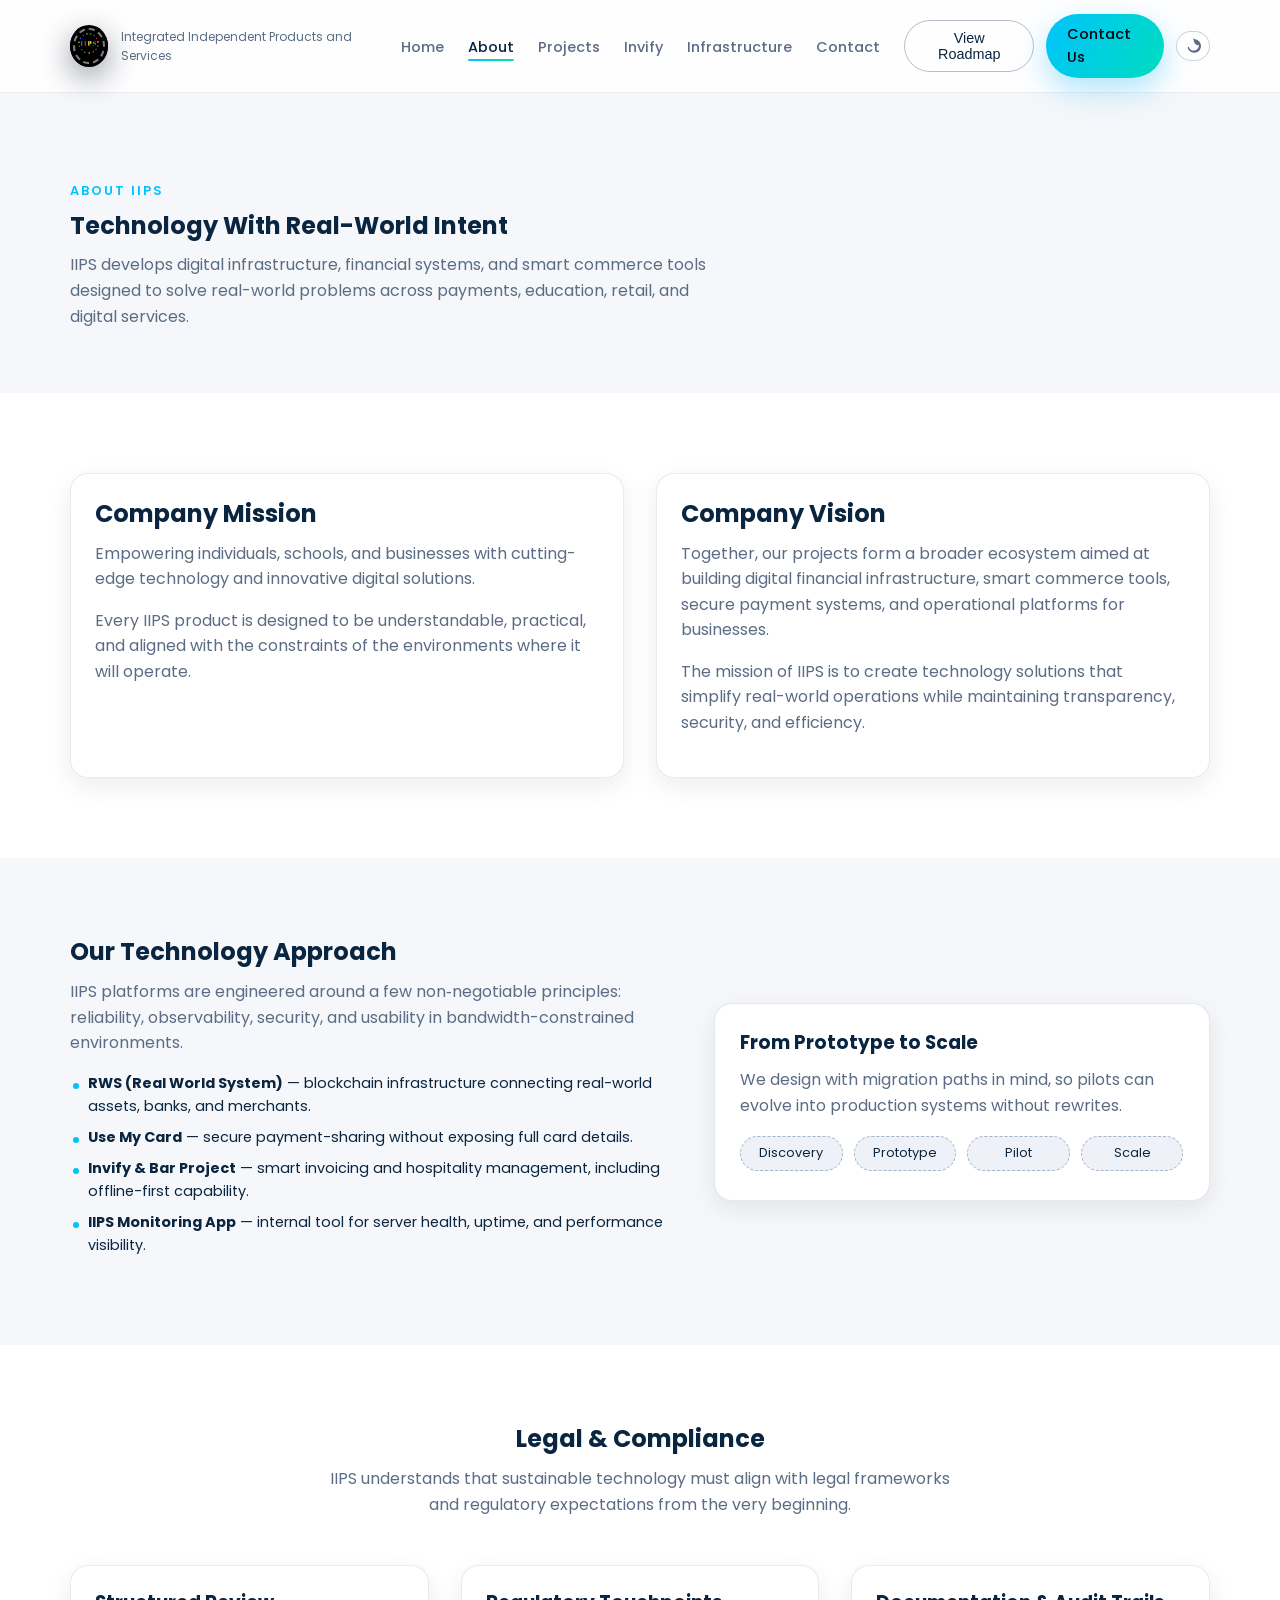
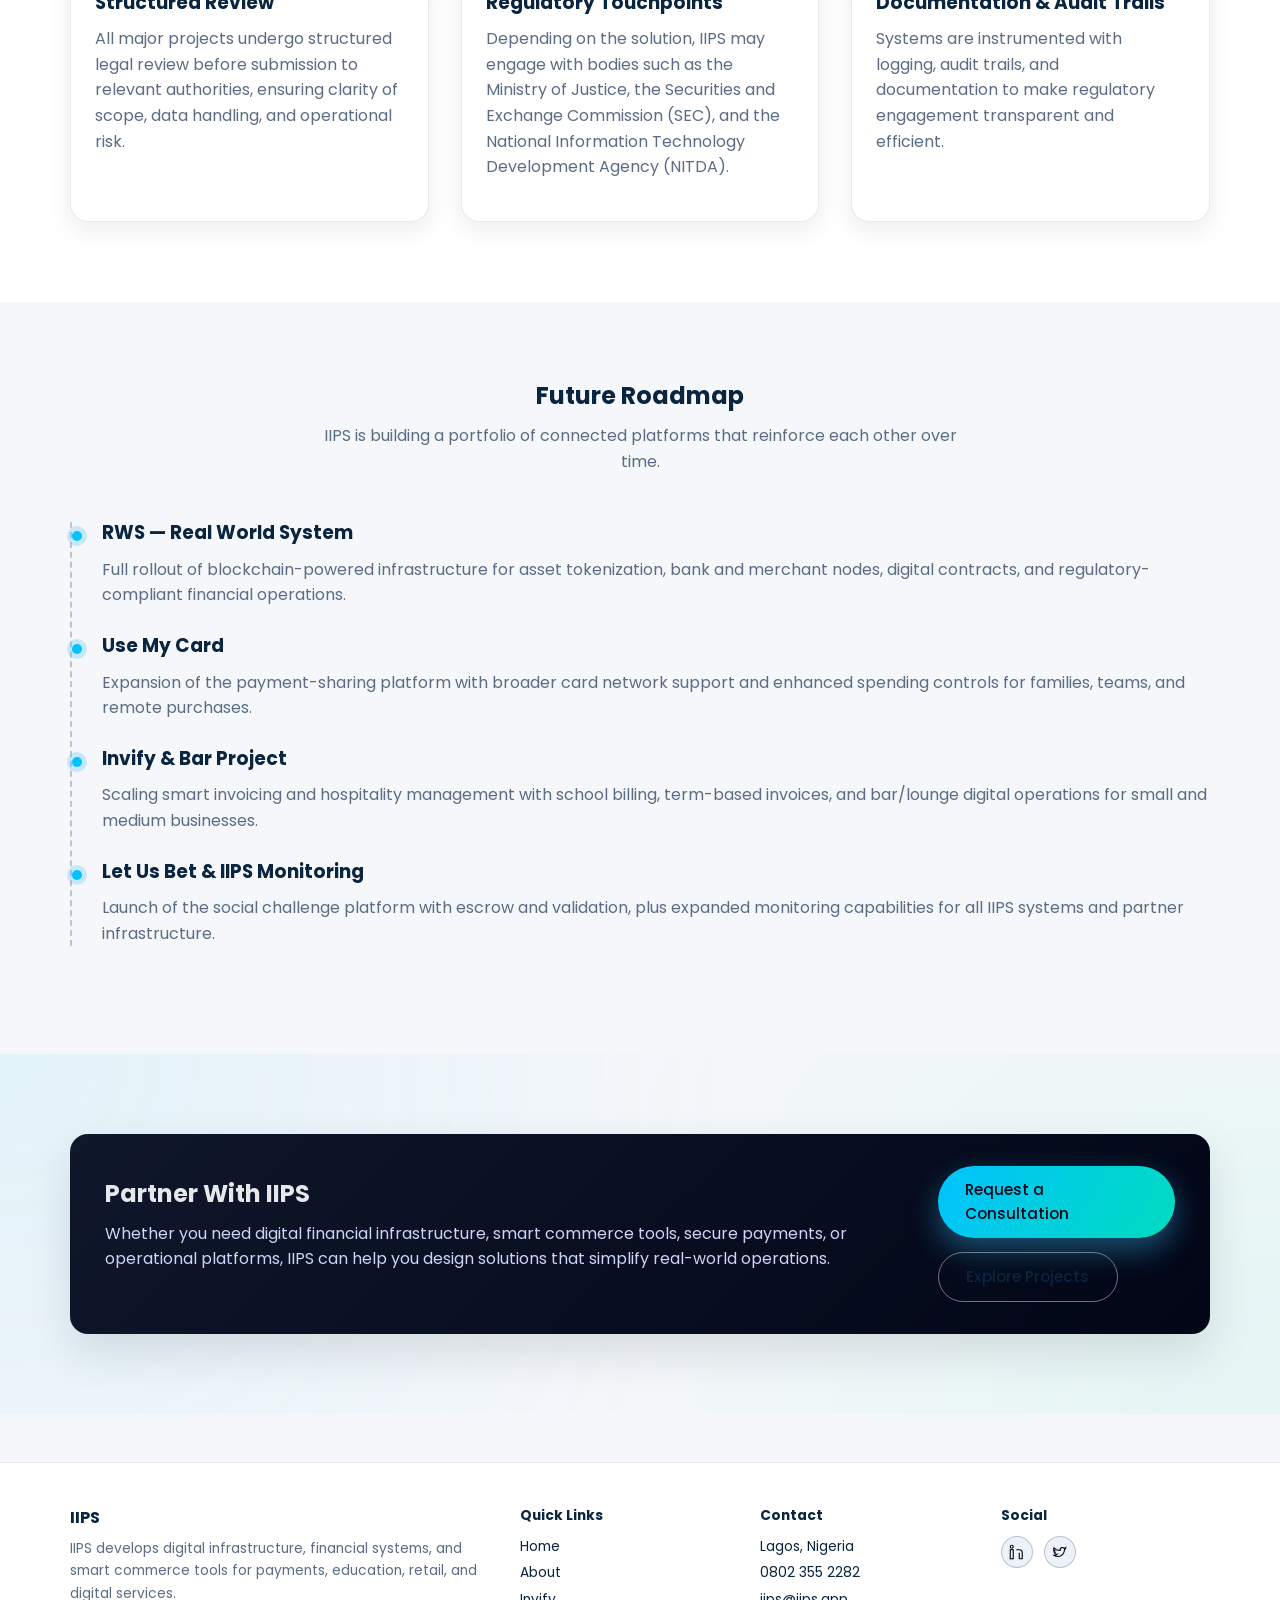
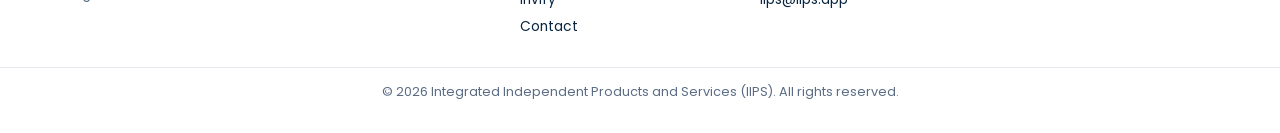
==== commit de353bf8: "Add Invify landing page, assets, and gallery; update site copy and styles Made-with: Cursor" ====
--- a/about.html
+++ b/about.html
@@ -40,6 +40,7 @@
           <li><a href="index.html" class="nav-link">Home</a></li>
           <li><a href="about.html" class="nav-link is-active">About</a></li>
           <li><a href="index.html#projects" class="nav-link">Projects</a></li>
+          <li><a href="invify.html" class="nav-link">Invify</a></li>
           <li><a href="index.html#infrastructure" class="nav-link">Infrastructure</a></li>
           <li><a href="contact.html" class="nav-link">Contact</a></li>
         </ul>
@@ -228,6 +229,7 @@
         <ul>
           <li><a href="index.html">Home</a></li>
           <li><a href="about.html">About</a></li>
+          <li><a href="invify.html">Invify</a></li>
           <li><a href="contact.html">Contact</a></li>
         </ul>
       </div>
--- a/css/style.css
+++ b/css/style.css
@@ -592,6 +592,17 @@
   stroke-width: 1.8;
 }
 
+.card-icon img {
+  width: 100%;
+  height: 100%;
+  object-fit: contain;
+}
+
+.card-icon--invify {
+  background: #fff;
+  padding: 0.35rem;
+}
+
 .project-grid .card {
   min-height: 100%;
 }
@@ -639,7 +650,7 @@
 
 .infra-diagram {
   position: relative;
-  padding: 1.5rem 1.2rem 2.8rem;
+  padding: 1.5rem 1.2rem;
   border-radius: var(--radius-lg);
   background: radial-gradient(circle at top, #0f172a, #020617);
   color: #e5e7eb;
@@ -659,6 +670,10 @@
   font-size: 0.8rem;
 }
 
+.infra-layer:last-of-type {
+  margin-bottom: 1.25rem;
+}
+
 .infra-dot {
   width: 9px;
   height: 9px;
@@ -668,16 +683,15 @@
 }
 
 .infra-core {
-  position: absolute;
-  inset-inline: 50%;
-  bottom: 0.9rem;
-  transform: translateX(-50%);
+  display: flex;
+  justify-content: center;
   padding: 0.55rem 1.25rem;
   border-radius: 999px;
   font-size: 0.78rem;
   background: linear-gradient(120deg, var(--color-secondary), var(--color-accent));
   color: #020617;
   font-weight: 600;
+  text-align: center;
 }
 
 .bullet-list {
@@ -1169,3 +1183,74 @@
   }
 }
 
+/* Invify page — hero visual + screenshot gallery */
+.invify-hero-visual {
+  display: flex;
+  flex-direction: column;
+  align-items: center;
+  gap: 1.25rem;
+  max-width: 340px;
+  margin-inline: auto;
+}
+
+.invify-hero-logo {
+  max-width: 260px;
+  width: 100%;
+  height: auto;
+}
+
+.invify-phone-frame {
+  max-width: 300px;
+  width: 100%;
+  border-radius: 28px;
+  overflow: hidden;
+  box-shadow: var(--shadow-soft);
+  border: 10px solid #1e293b;
+  background: #0f172a;
+}
+
+.invify-phone-frame img {
+  width: 100%;
+  height: auto;
+  display: block;
+  vertical-align: middle;
+}
+
+.invify-hero-caption {
+  margin: 0;
+  font-size: 0.85rem;
+  color: var(--color-muted);
+  text-align: center;
+  line-height: 1.45;
+}
+
+.invify-gallery-grid {
+  display: grid;
+  grid-template-columns: repeat(auto-fill, minmax(260px, 1fr));
+  gap: 1.5rem;
+}
+
+.invify-shot {
+  margin: 0;
+  background: var(--color-surface);
+  border-radius: var(--radius-lg);
+  overflow: hidden;
+  border: 1px solid rgba(148, 163, 184, 0.22);
+  box-shadow: var(--shadow-subtle);
+}
+
+.invify-shot img {
+  width: 100%;
+  height: auto;
+  display: block;
+}
+
+.invify-shot figcaption {
+  padding: 0.75rem 1rem;
+  font-size: 0.86rem;
+  font-weight: 500;
+  color: var(--color-primary);
+  border-top: 1px solid rgba(148, 163, 184, 0.2);
+  line-height: 1.4;
+}
+
